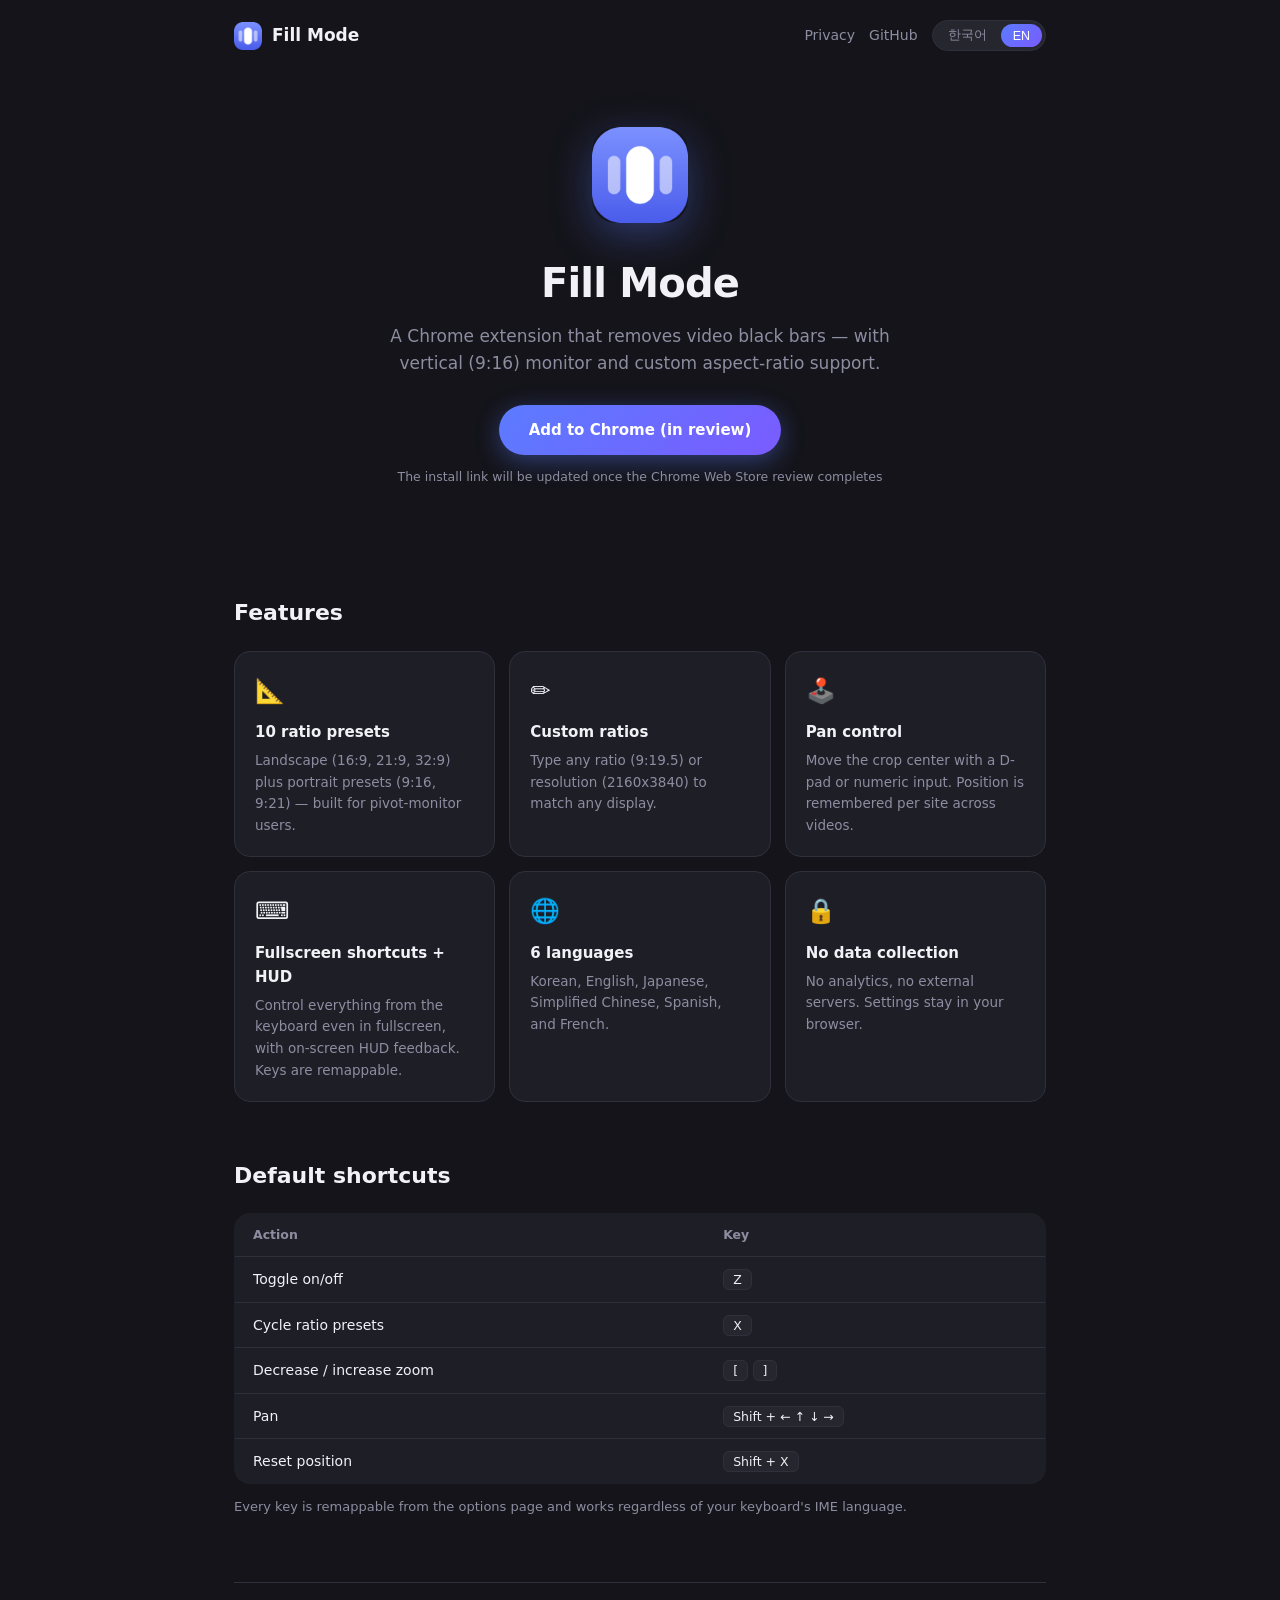
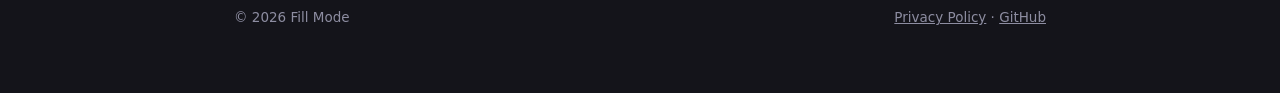
==== docs/index.html @ a8966d45 "* Add GitHub Pages site (landing + privacy policy) - docs/index.html: 한국어/영어 토글이 있는 확장 소개 페이지 - docs" ====
<!DOCTYPE html>
<html lang="ko">
<head>
  <meta charset="UTF-8" />
  <meta name="viewport" content="width=device-width, initial-scale=1" />
  <title>Fill Mode — 비디오 레터박스 제거 크롬 확장</title>
  <meta name="description"
    content="Removes video black bars with custom & vertical (9:16) aspect ratio support. 커스텀 및 세로 비율을 지원하는 비디오 레터박스 제거 크롬 확장 프로그램." />
  <link rel="icon" type="image/png" href="icon128.png" />
  <style>
    :root {
      --bg: #14141a;
      --card: #1e1e27;
      --card-2: #26262f;
      --border: #30303d;
      --text: #f1f1f6;
      --muted: #8d8da1;
      --accent: #5b7cff;
      --accent-2: #7a5bff;
      --accent-grad: linear-gradient(135deg, var(--accent), var(--accent-2));
      --radius: 16px;
    }

    * { box-sizing: border-box; }

    body {
      margin: 0;
      font-family: system-ui, -apple-system, "Segoe UI", sans-serif;
      background: var(--bg);
      color: var(--text);
      line-height: 1.6;
      -webkit-font-smoothing: antialiased;
    }

    /* 언어 토글: body[data-lang]에 따라 .en/.ko 표시 전환 */
    body[data-lang="ko"] .en { display: none; }
    body[data-lang="en"] .ko { display: none; }

    main { max-width: 860px; margin: 0 auto; padding: 0 24px 64px; }

    header {
      display: flex;
      align-items: center;
      justify-content: space-between;
      padding: 20px 0;
    }

    .brand { display: flex; align-items: center; gap: 10px; font-weight: 700; font-size: 17px; }
    .brand img { width: 28px; height: 28px; border-radius: 8px; }

    nav { display: flex; align-items: center; gap: 14px; }
    nav a { color: var(--muted); text-decoration: none; font-size: 14px; }
    nav a:hover { color: var(--text); }

    .lang-toggle {
      display: inline-flex;
      padding: 3px;
      gap: 2px;
      border-radius: 999px;
      background: var(--card-2);
      border: 1px solid var(--border);
    }

    .lang-toggle button {
      padding: 3px 12px;
      border: none;
      border-radius: 999px;
      background: transparent;
      color: var(--muted);
      font-size: 12.5px;
      cursor: pointer;
    }

    .lang-toggle button.active { background: var(--accent-grad); color: #fff; }

    .hero { text-align: center; padding: 56px 0 40px; }

    .hero img { width: 96px; height: 96px; border-radius: 24px; box-shadow: 0 12px 40px rgba(91, 124, 255, 0.35); }

    h1 { font-size: 40px; margin: 20px 0 8px; letter-spacing: -0.02em; }

    .tagline { color: var(--muted); font-size: 17px; max-width: 560px; margin: 0 auto 28px; }

    .cta {
      display: inline-block;
      padding: 13px 30px;
      border-radius: 999px;
      background: var(--accent-grad);
      color: #fff;
      font-weight: 600;
      font-size: 15px;
      text-decoration: none;
      box-shadow: 0 6px 24px rgba(91, 124, 255, 0.4);
      transition: filter 0.15s ease, transform 0.1s ease;
    }

    .cta:hover { filter: brightness(1.1); transform: translateY(-1px); }

    .cta-note { margin-top: 12px; font-size: 12.5px; color: var(--muted); }

    h2 { font-size: 22px; margin: 56px 0 20px; }

    .features {
      display: grid;
      grid-template-columns: repeat(auto-fit, minmax(240px, 1fr));
      gap: 14px;
    }

    .feature {
      padding: 20px;
      border-radius: var(--radius);
      background: var(--card);
      border: 1px solid var(--border);
    }

    .feature .emoji { font-size: 24px; }
    .feature h3 { margin: 10px 0 6px; font-size: 15px; }
    .feature p { margin: 0; font-size: 13.5px; color: var(--muted); }

    table {
      width: 100%;
      border-collapse: collapse;
      background: var(--card);
      border: 1px solid var(--border);
      border-radius: var(--radius);
      overflow: hidden;
    }

    /* border-radius가 table에 안 먹는 브라우저 대비 */
    table { border-radius: var(--radius); border-spacing: 0; }

    th, td { padding: 11px 18px; text-align: left; font-size: 14px; }
    th { color: var(--muted); font-weight: 600; font-size: 12.5px; border-bottom: 1px solid var(--border); }
    tr + tr td { border-top: 1px solid var(--border); }

    kbd {
      padding: 2px 9px;
      border-radius: 6px;
      border: 1px solid var(--border);
      background: var(--card-2);
      color: var(--text);
      font-size: 12.5px;
      font-family: inherit;
      white-space: nowrap;
    }

    footer {
      margin-top: 64px;
      padding-top: 24px;
      border-top: 1px solid var(--border);
      display: flex;
      align-items: center;
      justify-content: space-between;
      color: var(--muted);
      font-size: 13.5px;
      flex-wrap: wrap;
      gap: 8px;
    }

    footer a { color: var(--muted); }
    footer a:hover { color: var(--accent); }
  </style>
</head>
<body data-lang="ko">
  <main>
    <header>
      <div class="brand"><img src="icon128.png" alt="Fill Mode icon" /> Fill Mode</div>
      <nav>
        <a href="privacy.html"><span class="ko">개인정보처리방침</span><span class="en">Privacy</span></a>
        <a href="https://github.com/tinklerk/Fill-Mode">GitHub</a>
        <span class="lang-toggle">
          <button id="btn-ko" onclick="setLang('ko')">한국어</button>
          <button id="btn-en" onclick="setLang('en')">EN</button>
        </span>
      </nav>
    </header>

    <section class="hero">
      <img src="icon128.png" alt="Fill Mode icon" />
      <h1>Fill Mode</h1>
      <p class="tagline">
        <span class="ko">비디오의 레터박스(검은 여백)를 제거하는 크롬 확장 프로그램.
          세로(9:16) 모니터와 커스텀 비율까지 지원합니다.</span>
        <span class="en">A Chrome extension that removes video black bars —
          with vertical (9:16) monitor and custom aspect-ratio support.</span>
      </p>
      <!-- 웹스토어 게시 후 실제 스토어 URL로 교체 -->
      <a class="cta" href="https://github.com/tinklerk/Fill-Mode">
        <span class="ko">Chrome에 추가 (심사 중)</span>
        <span class="en">Add to Chrome (in review)</span>
      </a>
      <p class="cta-note">
        <span class="ko">Chrome Web Store 심사가 끝나면 설치 링크가 연결됩니다</span>
        <span class="en">The install link will be updated once the Chrome Web Store review completes</span>
      </p>
    </section>

    <h2><span class="ko">주요 기능</span><span class="en">Features</span></h2>
    <section class="features">
      <div class="feature">
        <div class="emoji">📐</div>
        <h3><span class="ko">가로·세로 프리셋 10종</span><span class="en">10 ratio presets</span></h3>
        <p><span class="ko">16:9, 21:9, 32:9 같은 가로는 물론 9:16, 9:21 등 세로 모니터 프리셋까지 —
          피벗 모니터 사용자를 위한 기능입니다.</span>
          <span class="en">Landscape (16:9, 21:9, 32:9) plus portrait presets (9:16, 9:21) —
          built for pivot-monitor users.</span></p>
      </div>
      <div class="feature">
        <div class="emoji">✏️</div>
        <h3><span class="ko">커스텀 비율 입력</span><span class="en">Custom ratios</span></h3>
        <p><span class="ko">9:19.5 같은 비율이나 2160x3840 같은 해상도를 직접 입력해 어떤 화면에도
          맞출 수 있습니다.</span>
          <span class="en">Type any ratio (9:19.5) or resolution (2160x3840) to match any display.</span></p>
      </div>
      <div class="feature">
        <div class="emoji">🕹️</div>
        <h3><span class="ko">위치 이동 (Pan)</span><span class="en">Pan control</span></h3>
        <p><span class="ko">D-pad와 숫자 입력으로 크롭 중심을 이동. 위치는 사이트별로 기억되어
          다음 비디오에도 유지됩니다.</span>
          <span class="en">Move the crop center with a D-pad or numeric input. Position is
          remembered per site across videos.</span></p>
      </div>
      <div class="feature">
        <div class="emoji">⌨️</div>
        <h3><span class="ko">전체화면 단축키 + HUD</span><span class="en">Fullscreen shortcuts + HUD</span></h3>
        <p><span class="ko">전체화면에서도 키보드로 조작하고, 결과를 화면 위 HUD로 확인.
          키는 원하는 대로 바꿀 수 있습니다.</span>
          <span class="en">Control everything from the keyboard even in fullscreen, with on-screen
          HUD feedback. Keys are remappable.</span></p>
      </div>
      <div class="feature">
        <div class="emoji">🌐</div>
        <h3><span class="ko">6개 언어 지원</span><span class="en">6 languages</span></h3>
        <p><span class="ko">한국어, 영어, 일본어, 중국어 간체, 스페인어, 프랑스어를 지원합니다.</span>
          <span class="en">Korean, English, Japanese, Simplified Chinese, Spanish, and French.</span></p>
      </div>
      <div class="feature">
        <div class="emoji">🔒</div>
        <h3><span class="ko">데이터 수집 없음</span><span class="en">No data collection</span></h3>
        <p><span class="ko">분석 도구도, 외부 서버도 없습니다. 설정은 내 브라우저에만 저장됩니다.</span>
          <span class="en">No analytics, no external servers. Settings stay in your browser.</span></p>
      </div>
    </section>

    <h2><span class="ko">기본 단축키</span><span class="en">Default shortcuts</span></h2>
    <table>
      <tr>
        <th><span class="ko">동작</span><span class="en">Action</span></th>
        <th><span class="ko">키</span><span class="en">Key</span></th>
      </tr>
      <tr>
        <td><span class="ko">켜기/끄기</span><span class="en">Toggle on/off</span></td>
        <td><kbd>Z</kbd></td>
      </tr>
      <tr>
        <td><span class="ko">비율 프리셋 순환</span><span class="en">Cycle ratio presets</span></td>
        <td><kbd>X</kbd></td>
      </tr>
      <tr>
        <td><span class="ko">배율 감소 / 증가</span><span class="en">Decrease / increase zoom</span></td>
        <td><kbd>[</kbd> <kbd>]</kbd></td>
      </tr>
      <tr>
        <td><span class="ko">위치 이동</span><span class="en">Pan</span></td>
        <td><kbd>Shift + ← ↑ ↓ →</kbd></td>
      </tr>
      <tr>
        <td><span class="ko">위치 초기화</span><span class="en">Reset position</span></td>
        <td><kbd>Shift + X</kbd></td>
      </tr>
    </table>
    <p style="color: var(--muted); font-size: 13px;">
      <span class="ko">모든 키는 설정 페이지에서 변경할 수 있고, 한글 자판 상태에서도 동작합니다.</span>
      <span class="en">Every key is remappable from the options page and works regardless of your
        keyboard's IME language.</span>
    </p>

    <footer>
      <span>© 2026 Fill Mode</span>
      <span>
        <a href="privacy.html"><span class="ko">개인정보처리방침</span><span class="en">Privacy Policy</span></a>
        ·
        <a href="https://github.com/tinklerk/Fill-Mode">GitHub</a>
      </span>
    </footer>
  </main>

  <script>
    function setLang(lang) {
      document.body.dataset.lang = lang;
      document.documentElement.lang = lang;
      document.getElementById('btn-ko').classList.toggle('active', lang === 'ko');
      document.getElementById('btn-en').classList.toggle('active', lang === 'en');
      try { localStorage.setItem('lang', lang); } catch (e) {}
    }
    var saved = null;
    try { saved = localStorage.getItem('lang'); } catch (e) {}
    setLang(saved || (navigator.language.startsWith('ko') ? 'ko' : 'en'));
  </script>
</body>
</html>
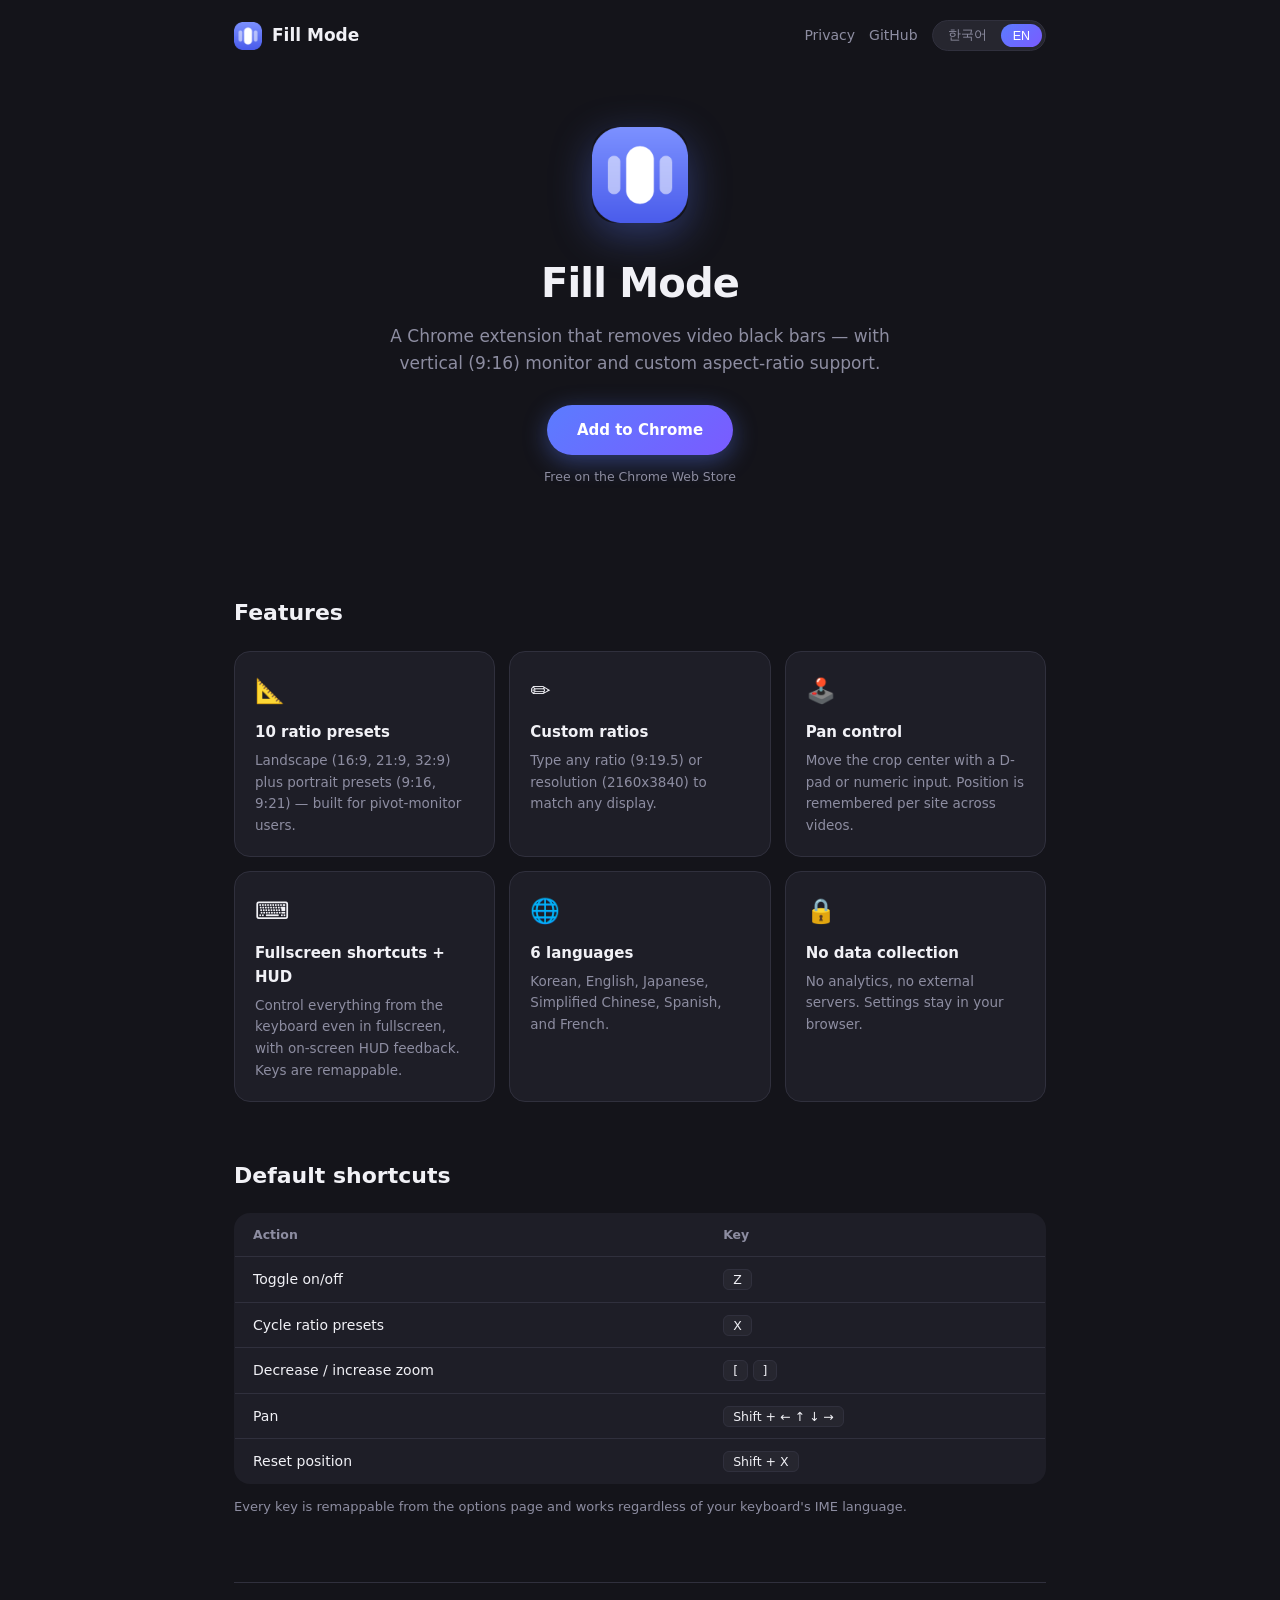
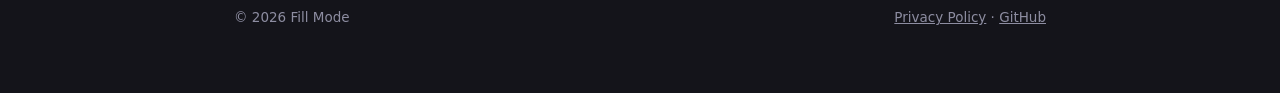
==== commit 6f4bb435: "* Link homepage CTA and README to the published Web Store page Co-Authored-By: Claude Fable 5 <norep" ====
--- a/docs/index.html
+++ b/docs/index.html
@@ -184,14 +184,13 @@
         <span class="en">A Chrome extension that removes video black bars —
           with vertical (9:16) monitor and custom aspect-ratio support.</span>
       </p>
-      <!-- 웹스토어 게시 후 실제 스토어 URL로 교체 -->
-      <a class="cta" href="https://github.com/tinklerk/Fill-Mode">
-        <span class="ko">Chrome에 추가 (심사 중)</span>
-        <span class="en">Add to Chrome (in review)</span>
+      <a class="cta" href="https://chromewebstore.google.com/detail/fill-mode/iiogaanaefdankalcaaecjkhglgmalen">
+        <span class="ko">Chrome에 추가</span>
+        <span class="en">Add to Chrome</span>
       </a>
       <p class="cta-note">
-        <span class="ko">Chrome Web Store 심사가 끝나면 설치 링크가 연결됩니다</span>
-        <span class="en">The install link will be updated once the Chrome Web Store review completes</span>
+        <span class="ko">Chrome Web Store에서 무료로 설치할 수 있습니다</span>
+        <span class="en">Free on the Chrome Web Store</span>
       </p>
     </section>
 
